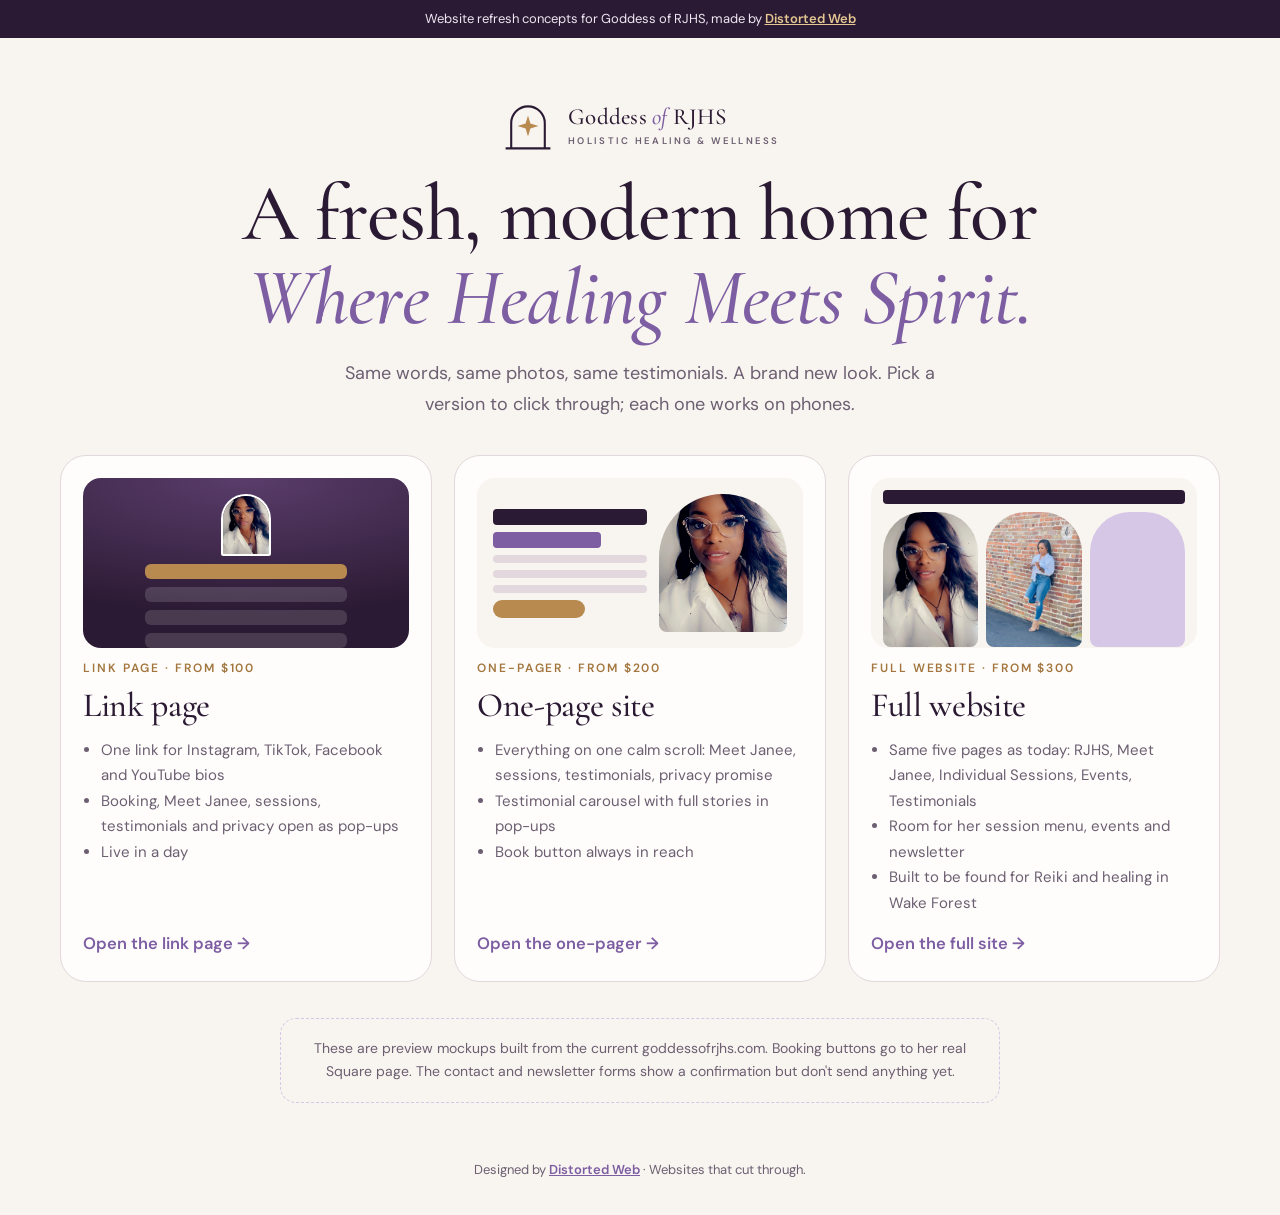
==== index.html @ 9494bec4 "Add Goddess of RJHS website refresh concepts: link page, one-pager, full site Co-Authored-By: Claude" ====
<!doctype html>
<html lang="en">
<head>
  <meta charset="utf-8">
  <meta name="viewport" content="width=device-width, initial-scale=1">
  <title>Goddess of RJHS | Website refresh by Distorted Web</title>
  <meta name="description" content="Three refreshed website concepts for Goddess of RJHS: a link page, a one-page site, and a full website.">
  <meta name="robots" content="noindex">
  <link rel="preconnect" href="https://fonts.googleapis.com"><link rel="preconnect" href="https://fonts.gstatic.com" crossorigin>
  <link rel="stylesheet" href="https://fonts.googleapis.com/css2?family=Cormorant+Garamond:ital,wght@0,400;0,500;0,600;1,400;1,500&family=DM+Sans:opsz,wght@9..40,400;9..40,500;9..40,600&display=swap">
  <link rel="stylesheet" href="assets/css/base.css">
  <style>
    .intro { padding: 60px 0 36px; text-align: center; display: grid; justify-items: center; gap: 18px; }
    .intro h1 { font-size: clamp(44px, 7vw, 80px); max-width: 900px; }
    .intro p { max-width: 600px; color: var(--muted); font-size: 18px; }
    .grid { display: grid; gap: 22px; grid-template-columns: repeat(auto-fit, minmax(290px, 1fr)); padding-bottom: 36px; }
    .opt { display: flex; flex-direction: column; gap: 14px; padding: 22px; border-radius: 26px; background: var(--white); border: 1px solid var(--line); text-decoration: none; transition: transform .2s, box-shadow .2s, border-color .2s; }
    .opt:hover { transform: translateY(-4px); box-shadow: var(--shadow); border-color: var(--violet); }
    .preview { height: 170px; border-radius: 18px; position: relative; overflow: hidden; background: var(--lilac); }
    .opt h2 { font-size: 34px; }
    .opt .price { font: 600 12px/1 var(--body); color: var(--gold-2); letter-spacing: .16em; text-transform: uppercase; }
    .opt ul { margin: 0; padding-left: 18px; color: var(--muted); font-size: 15px; }
    .opt .go { margin-top: auto; font-weight: 600; color: var(--violet); }
    .opt .go::after { content: " →"; }
    .p-link { background: radial-gradient(120% 80% at 50% 0, #5a3d6b, #2b1a33); display: grid; justify-items: center; align-content: start; gap: 8px; padding-top: 16px; }
    .p-link img { width: 50px; height: 62px; object-fit: cover; border-radius: 99px 99px 10px 10px; border: 2px solid #fff; }
    .p-link i { width: 62%; height: 15px; border-radius: 6px; background: rgba(255,255,255,.14); }
    .p-link i:nth-of-type(1) { background: var(--gold); }
    .p-one { display: grid; grid-template-columns: 1.2fr 1fr; gap: 12px; padding: 16px; background: var(--paper); }
    .p-one div { display: grid; gap: 7px; align-content: center; }
    .p-one b { height: 16px; border-radius: 4px; background: var(--plum); }
    .p-one b:nth-child(2) { width: 70%; background: var(--violet); }
    .p-one i { height: 8px; border-radius: 4px; background: var(--line); }
    .p-one em { width: 60%; height: 18px; border-radius: 99px; background: var(--gold); }
    .p-one img { width: 100%; height: 138px; object-fit: cover; border-radius: 99px 99px 12px 12px; }
    .p-full { display: grid; grid-template-rows: 14px 1fr; gap: 8px; padding: 12px; background: var(--paper); }
    .p-full > i { border-radius: 4px; background: var(--plum); }
    .p-full span { display: grid; grid-template-columns: repeat(3, 1fr); gap: 8px; }
    .p-full span img, .p-full span u { width: 100%; height: 100%; object-fit: cover; border-radius: 40px 40px 8px 8px; background: var(--lilac-2); }
    .note { max-width: 720px; margin: 0 auto 30px; padding: 18px 22px; border-radius: 16px; border: 1px dashed var(--lilac-2); color: var(--muted); font-size: 14px; text-align: center; }
  </style>
</head>
<body>
  <div class="concept-bar">Website refresh concepts for Goddess of RJHS, made by <a href="https://distortedbrands.com/web/">Distorted Web</a></div>
  <main class="wrap">
    <header class="intro">
      <a class="mark" href="./" style="--s:56px" aria-label="Goddess of RJHS"><svg viewBox="0 0 40 40" aria-hidden="true"><path d="M8 36V18a12 12 0 0 1 24 0v18" fill="none" stroke="currentColor" stroke-width="1.5"/><path d="M20 12.5l1.7 5.8 5.8 1.7-5.8 1.7L20 27.5l-1.7-5.8-5.8-1.7 5.8-1.7z" fill="#b88a4f"/><path d="M4 36h32" stroke="currentColor" stroke-width="1.5"/></svg><span style="text-align:left"><b>Goddess <i>of</i> RJHS</b><small>Holistic Healing &amp; Wellness</small></span></a>
      <h1>A fresh, modern home for <em>Where Healing Meets Spirit.</em></h1>
      <p>Same words, same photos, same testimonials. A brand new look. Pick a version to click through; each one works on phones.</p>
    </header>

    <section class="grid" aria-label="Concepts">
      <a class="opt" href="link/">
        <div class="preview p-link"><img src="assets/img/hero.jpg" alt=""><i></i><i></i><i></i><i></i><i></i></div>
        <span class="price">Link page · from $100</span>
        <h2>Link page</h2>
        <ul><li>One link for Instagram, TikTok, Facebook and YouTube bios</li><li>Booking, Meet Janee, sessions, testimonials and privacy open as pop-ups</li><li>Live in a day</li></ul>
        <span class="go">Open the link page</span>
      </a>
      <a class="opt" href="one-page/">
        <div class="preview p-one"><div><b></b><b></b><i></i><i></i><i></i><em></em></div><img src="assets/img/hero.jpg" alt=""></div>
        <span class="price">One-pager · from $200</span>
        <h2>One-page site</h2>
        <ul><li>Everything on one calm scroll: Meet Janee, sessions, testimonials, privacy promise</li><li>Testimonial carousel with full stories in pop-ups</li><li>Book button always in reach</li></ul>
        <span class="go">Open the one-pager</span>
      </a>
      <a class="opt" href="full/">
        <div class="preview p-full"><i></i><span><img src="assets/img/hero.jpg" alt=""><img src="assets/img/janee.jpg" alt=""><u></u></span></div>
        <span class="price">Full website · from $300</span>
        <h2>Full website</h2>
        <ul><li>Same five pages as today: RJHS, Meet Janee, Individual Sessions, Events, Testimonials</li><li>Room for her session menu, events and newsletter</li><li>Built to be found for Reiki and healing in Wake Forest</li></ul>
        <span class="go">Open the full site</span>
      </a>
    </section>

    <p class="note">These are preview mockups built from the current goddessofrjhs.com. Booking buttons go to her real Square page. The contact and newsletter forms show a confirmation but don't send anything yet.</p>
  </main>
  <footer class="credit">Designed by <a href="https://distortedbrands.com/web/">Distorted Web</a> · Websites that cut through.</footer>
</body>
</html>
---- assets/css/base.css ----
/* Goddess of RJHS — shared styles for all three concepts.
   Direction: "modern sanctuary". Warm ivory paper, deep plum ink, her signature lavender
   kept as the soft accent, and a muted gold for the one main action (Book).
   Editorial serif headlines (Cormorant) over a clean sans (DM Sans). */

:root {
  --paper: #f8f4ef;
  --cream: #f1ebe3;
  --lilac: #e7def0;
  --lilac-2: #d6c7e6;
  --violet: #7d5ea3;
  --plum: #2b1a33;
  --plum-2: #3d2848;
  --ink: #2b1a33;
  --muted: #6c5f72;
  --line: #e2d8dd;
  --gold: #b88a4f;
  --gold-2: #a2763e;
  --white: #fffdfb;
  --radius: 22px;
  --shadow: 0 24px 50px -28px rgba(43, 26, 51, .45);
  --display: "Cormorant Garamond", "Cormorant", Georgia, serif;
  --body: "DM Sans", system-ui, -apple-system, "Segoe UI", sans-serif;
  color-scheme: light;
}

*, *::before, *::after { box-sizing: border-box; }
html { -webkit-text-size-adjust: 100%; scroll-behavior: smooth; }
body { margin: 0; background: var(--paper); color: var(--ink); font: 400 16.5px/1.7 var(--body); -webkit-font-smoothing: antialiased; }
body.modal-open { overflow: hidden; }
img, svg { display: block; max-width: 100%; }
[hidden] { display: none !important; }
a { color: inherit; }
h1, h2, h3, h4 { font-family: var(--display); font-weight: 500; line-height: 1.05; margin: 0; letter-spacing: -0.01em; text-wrap: balance; }
h1 em, h2 em, h3 em { font-style: italic; color: var(--violet); }
p { margin: 0; }
button, input { font: inherit; color: inherit; }
:focus-visible { outline: 3px solid var(--violet); outline-offset: 3px; border-radius: 8px; }
@media (prefers-reduced-motion: reduce) { *, *::before, *::after { animation: none !important; transition: none !important; } html { scroll-behavior: auto; } }

.wrap { width: min(1160px, 100% - 32px); margin-inline: auto; }
.eyebrow { display: inline-flex; align-items: center; gap: 10px; font: 600 12px/1 var(--body); letter-spacing: .22em; text-transform: uppercase; color: var(--violet); }
.eyebrow::before { content: ""; width: 26px; height: 1px; background: currentColor; }
.muted { color: var(--muted); }

/* Concept bar and credit */
.concept-bar { background: var(--plum); color: #efe6f3; text-align: center; font-size: 13px; padding: 8px 16px; }
.concept-bar a { color: #e4c793; font-weight: 600; }
.credit { text-align: center; font-size: 13px; color: var(--muted); padding: 26px 16px 34px; }
.credit a { color: var(--violet); font-weight: 600; }

/* Wordmark */
.mark { display: inline-flex; align-items: center; gap: 12px; text-decoration: none; }
.mark svg { width: var(--s, 38px); height: var(--s, 38px); flex: none; }
.mark b { font: 500 23px/1 var(--display); letter-spacing: .01em; }
.mark b i { font-style: italic; color: var(--violet); }
.mark small { display: block; margin-top: 4px; font: 600 9.5px/1 var(--body); letter-spacing: .24em; text-transform: uppercase; color: var(--muted); }

/* Buttons */
.btn { display: inline-flex; align-items: center; justify-content: center; gap: 10px; padding: 15px 26px; border-radius: 999px; border: 1px solid transparent; font: 600 15px/1 var(--body); letter-spacing: .01em; text-decoration: none; cursor: pointer; transition: transform .15s, background .15s, border-color .15s, color .15s; }
.btn:hover { transform: translateY(-1px); }
.btn-gold { background: var(--gold); color: #fff; box-shadow: 0 14px 28px -16px rgba(162, 118, 62, .9); }
.btn-gold:hover { background: var(--gold-2); }
.btn-plum { background: var(--plum); color: #fff; }
.btn-plum:hover { background: var(--plum-2); }
.btn-ghost { background: transparent; border-color: rgba(43, 26, 51, .25); color: var(--ink); }
.btn-ghost:hover { border-color: var(--ink); }
.btn-light { background: rgba(255,255,255,.1); border-color: rgba(255,255,255,.35); color: #fff; }
.btn-light:hover { background: rgba(255,255,255,.18); }
.btn svg { width: 18px; height: 18px; }

/* Social icons */
.socials { display: flex; flex-wrap: wrap; gap: 10px; }
.socials a { width: 42px; height: 42px; display: grid; place-items: center; border-radius: 50%; border: 1px solid var(--line); background: var(--white); text-decoration: none; transition: background .15s, color .15s, border-color .15s; }
.socials a:hover { background: var(--plum); color: #fff; border-color: var(--plum); }
.socials svg { width: 18px; height: 18px; }

/* Arch photo frame: the signature shape of this refresh */
.arch { border-radius: 999px 999px 26px 26px; overflow: hidden; background: var(--lilac); position: relative; }
.arch img { width: 100%; height: 100%; object-fit: cover; }

/* Sparkle divider */
.spark { color: var(--gold); width: 22px; height: 22px; }

/* Cards */
.card { background: var(--white); border: 1px solid var(--line); border-radius: var(--radius); padding: 26px; }

/* Testimonials */
.quote { display: flex; flex-direction: column; gap: 14px; }
.quote h3 { font-size: 26px; }
.quote p { color: var(--muted); }
.quote .more { align-self: flex-start; background: none; border: 0; padding: 0; color: var(--violet); font-weight: 600; cursor: pointer; text-decoration: underline; text-underline-offset: 4px; }
.stars { display: flex; gap: 3px; color: var(--gold); }
.stars svg { width: 15px; height: 15px; }
.clamp { display: -webkit-box; -webkit-line-clamp: 5; -webkit-box-orient: vertical; overflow: hidden; }

/* Carousel */
.carousel { position: relative; }
.track { display: grid; grid-auto-flow: column; grid-auto-columns: min(420px, 86%); gap: 18px; overflow-x: auto; scroll-snap-type: x mandatory; padding: 4px 2px 18px; scrollbar-width: none; }
.track::-webkit-scrollbar { display: none; }
.track > * { scroll-snap-align: start; }
.car-nav { display: flex; gap: 10px; }
.car-nav button { width: 46px; height: 46px; border-radius: 50%; border: 1px solid var(--line); background: var(--white); cursor: pointer; display: grid; place-items: center; }
.car-nav button:hover { border-color: var(--ink); }
.car-nav svg { width: 18px; height: 18px; }

/* Forms */
.form { display: grid; gap: 14px; }
.field { display: grid; gap: 6px; }
.field label { font-size: 13px; font-weight: 600; letter-spacing: .04em; }
.field input { width: 100%; padding: 14px 16px; border-radius: 14px; border: 1px solid var(--line); background: var(--white); font-size: 16px; }
.field input:focus { outline: none; border-color: var(--violet); box-shadow: 0 0 0 3px rgba(125, 94, 163, .18); }
.form .fine { font-size: 12px; color: var(--muted); }
.form .fine a { color: inherit; }
.form-done { padding: 22px; border-radius: 16px; background: var(--lilac); text-align: center; }
.subscribe { display: flex; gap: 10px; flex-wrap: wrap; }
.subscribe input { flex: 1 1 220px; padding: 15px 18px; border-radius: 999px; border: 1px solid var(--line); background: var(--white); font-size: 16px; }

/* Booking info list */
.booking-info { display: grid; gap: 12px; margin: 0; padding: 0; list-style: none; }
.booking-info li { display: grid; grid-template-columns: 26px 1fr; gap: 10px; align-items: start; }
.booking-info li svg { width: 20px; height: 20px; margin-top: 3px; color: var(--violet); }

/* Packages */
.packages { display: grid; gap: 18px; grid-template-columns: repeat(auto-fit, minmax(250px, 1fr)); }
.pkg { display: flex; flex-direction: column; gap: 10px; }
.pkg .price { font: 500 34px/1 var(--display); }
.pkg .dur { font-size: 13px; font-weight: 600; letter-spacing: .12em; text-transform: uppercase; color: var(--violet); }
.pkg .btn { margin-top: auto; align-self: flex-start; }
.pkg-slot { border: 1.5px dashed var(--lilac-2); background: transparent; text-align: center; display: grid; gap: 10px; justify-items: center; padding: 34px 24px; }
.pkg-slot p { color: var(--muted); max-width: 46ch; }

/* Dialog */
dialog.pop { width: min(620px, calc(100% - 24px)); max-height: min(88vh, 860px); padding: 0; border: 0; border-radius: 26px; background: var(--paper); color: var(--ink); box-shadow: 0 40px 80px -30px rgba(20, 10, 25, .6); }
dialog.pop::backdrop { background: rgba(30, 18, 36, .55); backdrop-filter: blur(4px); }
dialog.pop[open] { animation: rise .25s ease-out; }
@keyframes rise { from { opacity: 0; transform: translateY(14px); } }
.pop-head { position: sticky; top: 0; z-index: 2; display: flex; align-items: center; justify-content: space-between; gap: 12px; padding: 20px 24px; background: var(--paper); border-bottom: 1px solid var(--line); }
.pop-head h2 { font-size: 30px; }
.pop-close { width: 40px; height: 40px; border-radius: 50%; border: 1px solid var(--line); background: var(--white); cursor: pointer; display: grid; place-items: center; flex: none; }
.pop-close svg { width: 16px; height: 16px; }
.pop-body { padding: 24px; display: grid; gap: 18px; }

/* Footer */
.foot { background: var(--plum); color: #e9dff0; padding: 60px 0 30px; }
.foot a { color: #fff; }
.foot-grid { display: grid; gap: 34px; grid-template-columns: 1.3fr 1fr 1fr; }
.foot h4 { font: 600 12px/1 var(--body); letter-spacing: .22em; text-transform: uppercase; color: #cdb8dd; margin-bottom: 16px; }
.foot ul { list-style: none; margin: 0; padding: 0; display: grid; gap: 8px; }
.foot ul a { text-decoration: none; opacity: .9; }
.foot ul a:hover { opacity: 1; text-decoration: underline; }
.foot .mark b { color: #fff; }
.foot .mark small { color: #cdb8dd; }
.foot .socials a { background: transparent; border-color: rgba(255,255,255,.25); color: #fff; }
.foot .socials a:hover { background: #fff; color: var(--plum); }
.foot-base { margin-top: 44px; padding-top: 22px; border-top: 1px solid rgba(255,255,255,.14); font-size: 13px; color: #bfaecb; display: flex; flex-wrap: wrap; gap: 8px 24px; justify-content: space-between; }
@media (max-width: 820px) { .foot-grid { grid-template-columns: 1fr; } }
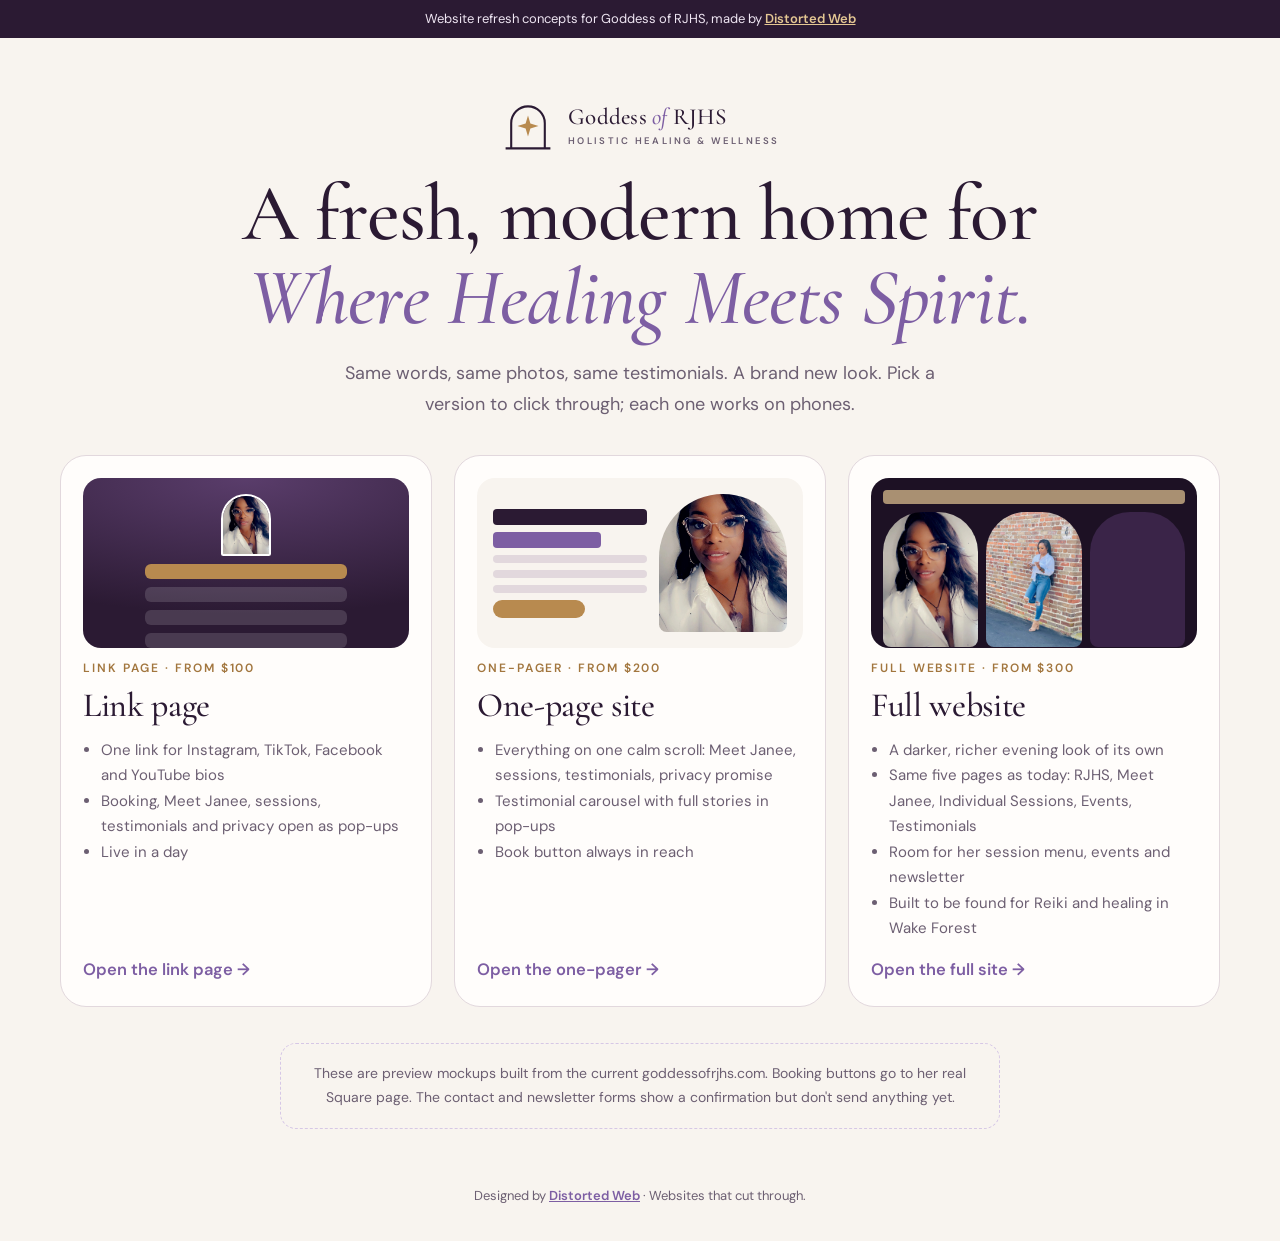
==== commit f3021cbf: "Give the full site its own dark look and multi-page layout Utility bar, full-bleed photo hero, arch " ====
--- a/index.html
+++ b/index.html
@@ -33,10 +33,10 @@
     .p-one i { height: 8px; border-radius: 4px; background: var(--line); }
     .p-one em { width: 60%; height: 18px; border-radius: 99px; background: var(--gold); }
     .p-one img { width: 100%; height: 138px; object-fit: cover; border-radius: 99px 99px 12px 12px; }
-    .p-full { display: grid; grid-template-rows: 14px 1fr; gap: 8px; padding: 12px; background: var(--paper); }
-    .p-full > i { border-radius: 4px; background: var(--plum); }
+    .p-full { display: grid; grid-template-rows: 14px 1fr; gap: 8px; padding: 12px; background: #1d1124; }
+    .p-full > i { border-radius: 4px; background: #e4c793; opacity: .7; }
     .p-full span { display: grid; grid-template-columns: repeat(3, 1fr); gap: 8px; }
-    .p-full span img, .p-full span u { width: 100%; height: 100%; object-fit: cover; border-radius: 40px 40px 8px 8px; background: var(--lilac-2); }
+    .p-full span img, .p-full span u { width: 100%; height: 100%; object-fit: cover; border-radius: 40px 40px 8px 8px; background: #3a2448; }
     .note { max-width: 720px; margin: 0 auto 30px; padding: 18px 22px; border-radius: 16px; border: 1px dashed var(--lilac-2); color: var(--muted); font-size: 14px; text-align: center; }
   </style>
 </head>
@@ -68,7 +68,7 @@
         <div class="preview p-full"><i></i><span><img src="assets/img/hero.jpg" alt=""><img src="assets/img/janee.jpg" alt=""><u></u></span></div>
         <span class="price">Full website · from $300</span>
         <h2>Full website</h2>
-        <ul><li>Same five pages as today: RJHS, Meet Janee, Individual Sessions, Events, Testimonials</li><li>Room for her session menu, events and newsletter</li><li>Built to be found for Reiki and healing in Wake Forest</li></ul>
+        <ul><li>A darker, richer evening look of its own</li><li>Same five pages as today: RJHS, Meet Janee, Individual Sessions, Events, Testimonials</li><li>Room for her session menu, events and newsletter</li><li>Built to be found for Reiki and healing in Wake Forest</li></ul>
         <span class="go">Open the full site</span>
       </a>
     </section>
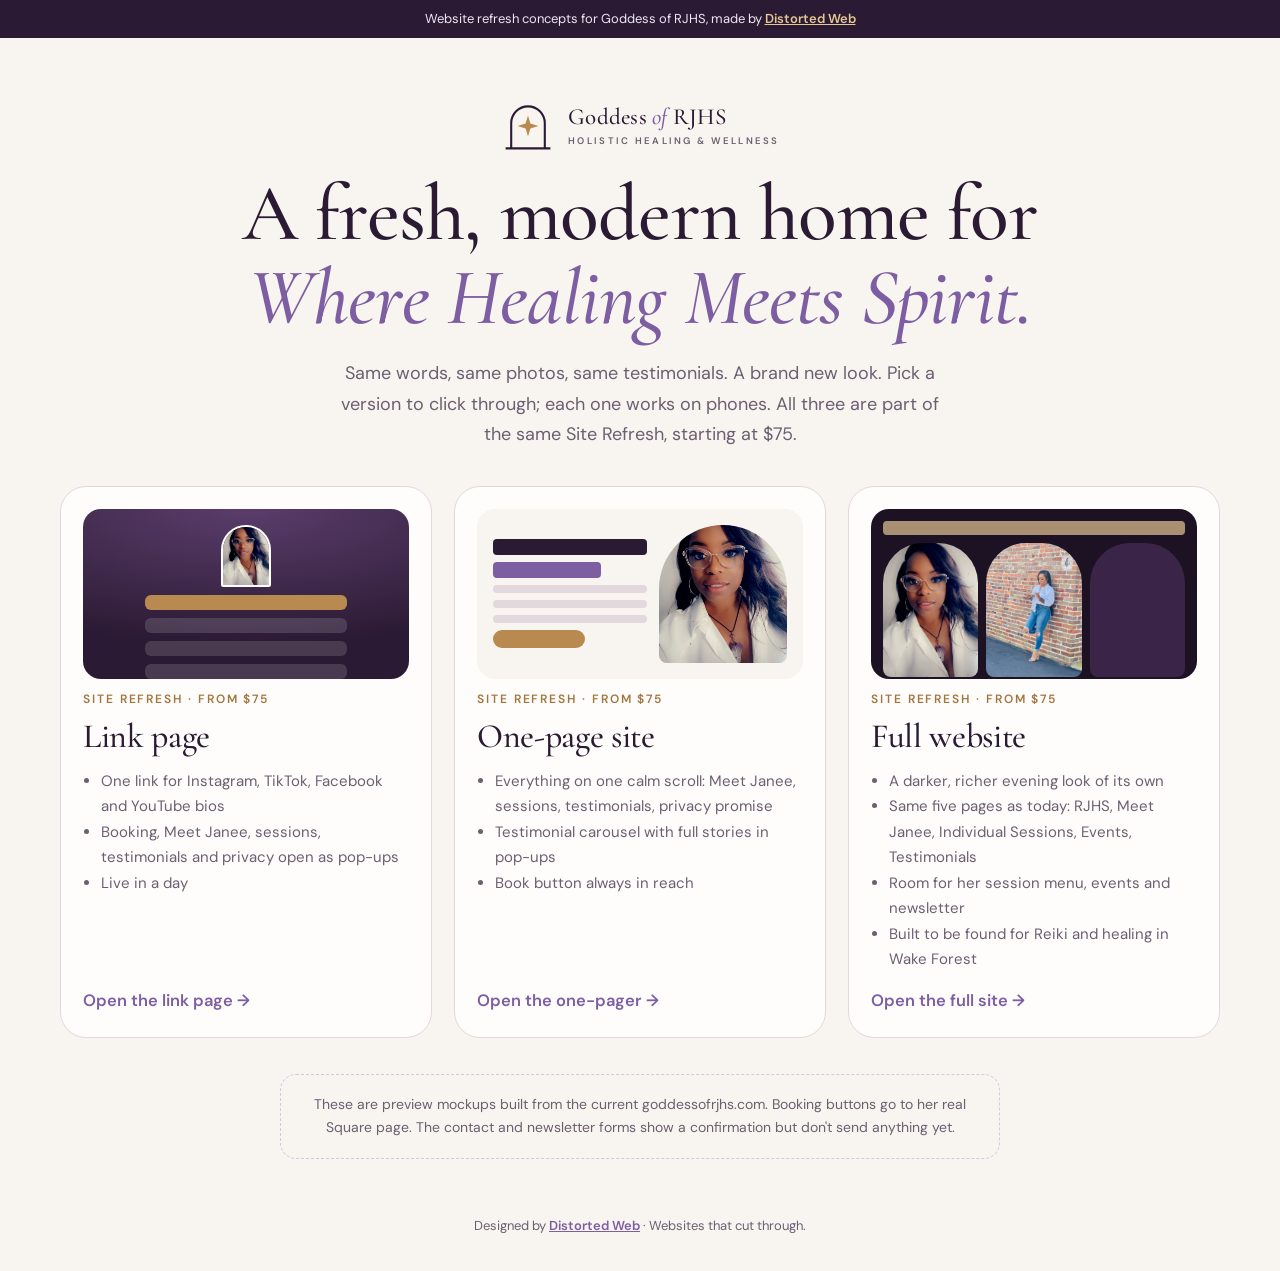
==== commit 5f1cbc3c: "Show Site Refresh pricing (from $75) on all three versions Co-Authored-By: Claude Opus 5.5 <noreply@" ====
--- a/index.html
+++ b/index.html
@@ -46,27 +46,27 @@
     <header class="intro">
       <a class="mark" href="./" style="--s:56px" aria-label="Goddess of RJHS"><svg viewBox="0 0 40 40" aria-hidden="true"><path d="M8 36V18a12 12 0 0 1 24 0v18" fill="none" stroke="currentColor" stroke-width="1.5"/><path d="M20 12.5l1.7 5.8 5.8 1.7-5.8 1.7L20 27.5l-1.7-5.8-5.8-1.7 5.8-1.7z" fill="#b88a4f"/><path d="M4 36h32" stroke="currentColor" stroke-width="1.5"/></svg><span style="text-align:left"><b>Goddess <i>of</i> RJHS</b><small>Holistic Healing &amp; Wellness</small></span></a>
       <h1>A fresh, modern home for <em>Where Healing Meets Spirit.</em></h1>
-      <p>Same words, same photos, same testimonials. A brand new look. Pick a version to click through; each one works on phones.</p>
+      <p>Same words, same photos, same testimonials. A brand new look. Pick a version to click through; each one works on phones. All three are part of the same Site Refresh, starting at $75.</p>
     </header>
 
     <section class="grid" aria-label="Concepts">
       <a class="opt" href="link/">
         <div class="preview p-link"><img src="assets/img/hero.jpg" alt=""><i></i><i></i><i></i><i></i><i></i></div>
-        <span class="price">Link page · from $100</span>
+        <span class="price">Site refresh · from $75</span>
         <h2>Link page</h2>
         <ul><li>One link for Instagram, TikTok, Facebook and YouTube bios</li><li>Booking, Meet Janee, sessions, testimonials and privacy open as pop-ups</li><li>Live in a day</li></ul>
         <span class="go">Open the link page</span>
       </a>
       <a class="opt" href="one-page/">
         <div class="preview p-one"><div><b></b><b></b><i></i><i></i><i></i><em></em></div><img src="assets/img/hero.jpg" alt=""></div>
-        <span class="price">One-pager · from $200</span>
+        <span class="price">Site refresh · from $75</span>
         <h2>One-page site</h2>
         <ul><li>Everything on one calm scroll: Meet Janee, sessions, testimonials, privacy promise</li><li>Testimonial carousel with full stories in pop-ups</li><li>Book button always in reach</li></ul>
         <span class="go">Open the one-pager</span>
       </a>
       <a class="opt" href="full/">
         <div class="preview p-full"><i></i><span><img src="assets/img/hero.jpg" alt=""><img src="assets/img/janee.jpg" alt=""><u></u></span></div>
-        <span class="price">Full website · from $300</span>
+        <span class="price">Site refresh · from $75</span>
         <h2>Full website</h2>
         <ul><li>A darker, richer evening look of its own</li><li>Same five pages as today: RJHS, Meet Janee, Individual Sessions, Events, Testimonials</li><li>Room for her session menu, events and newsletter</li><li>Built to be found for Reiki and healing in Wake Forest</li></ul>
         <span class="go">Open the full site</span>
